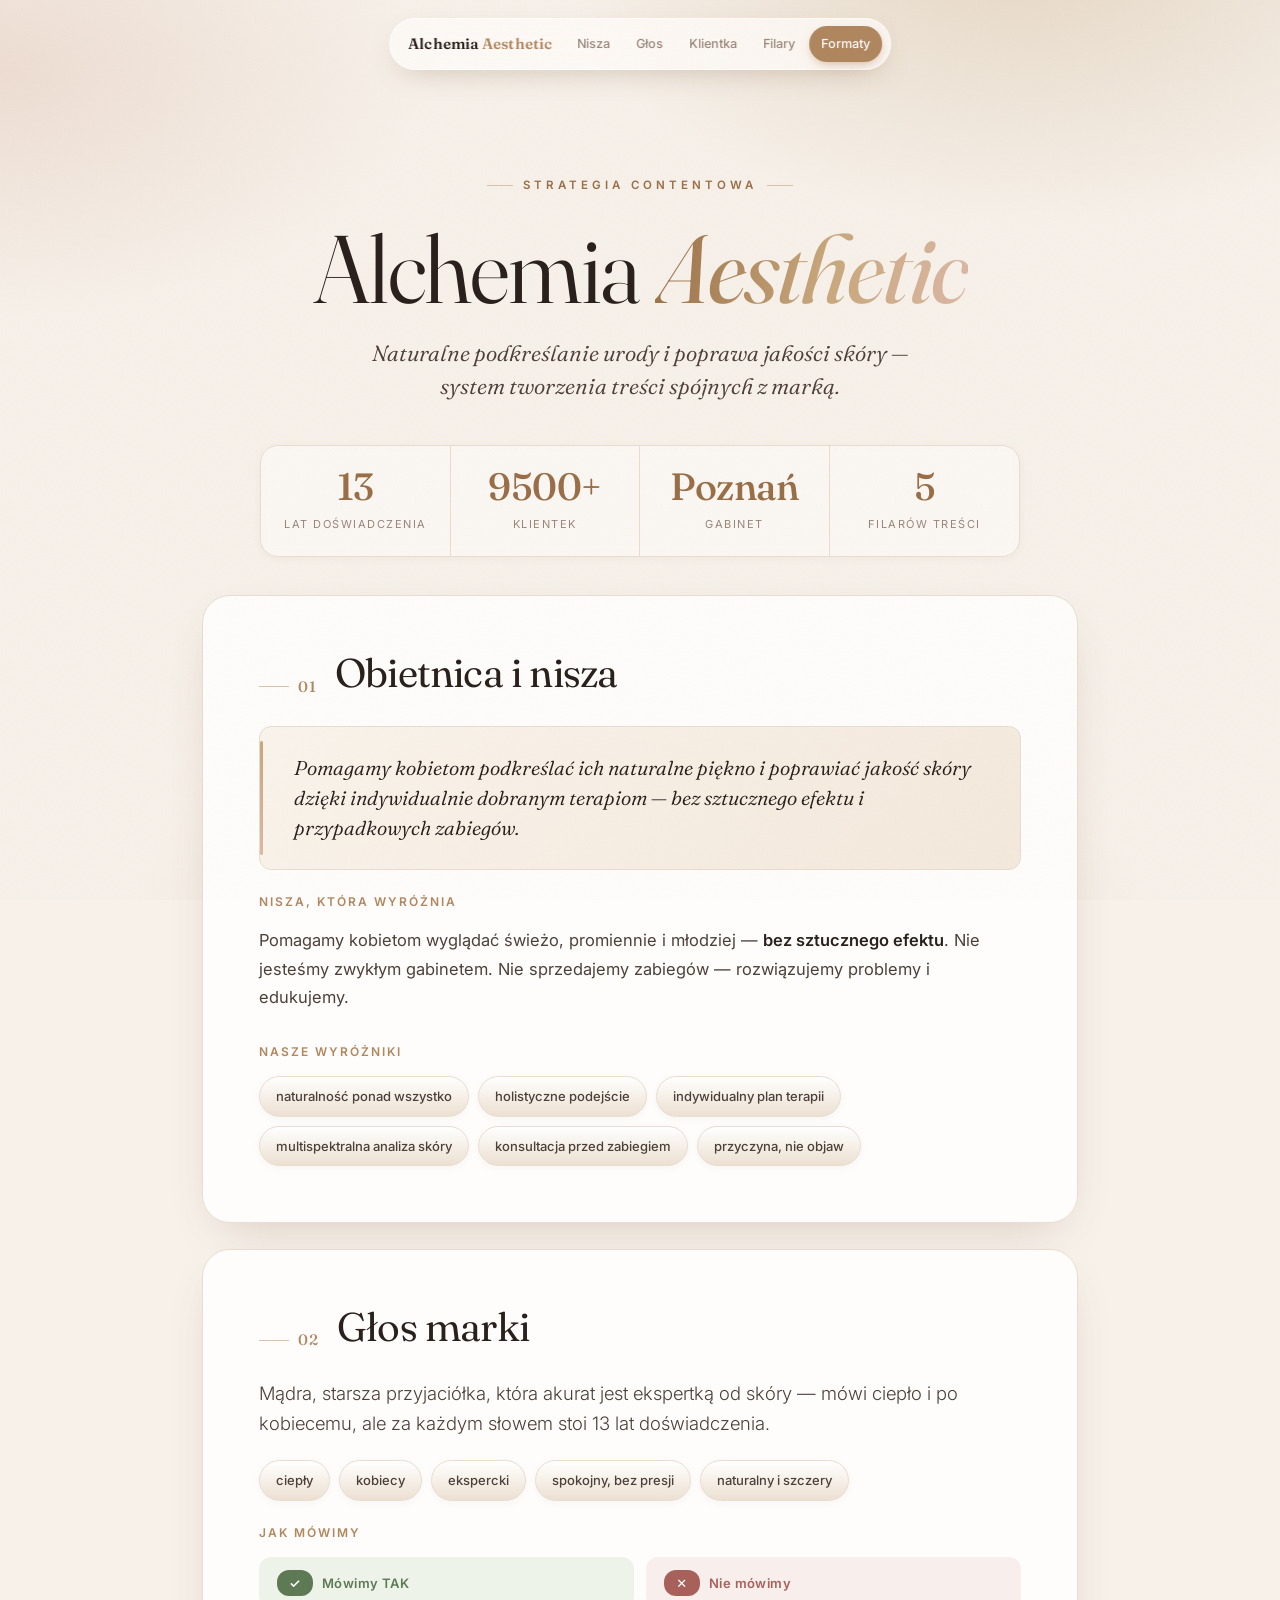
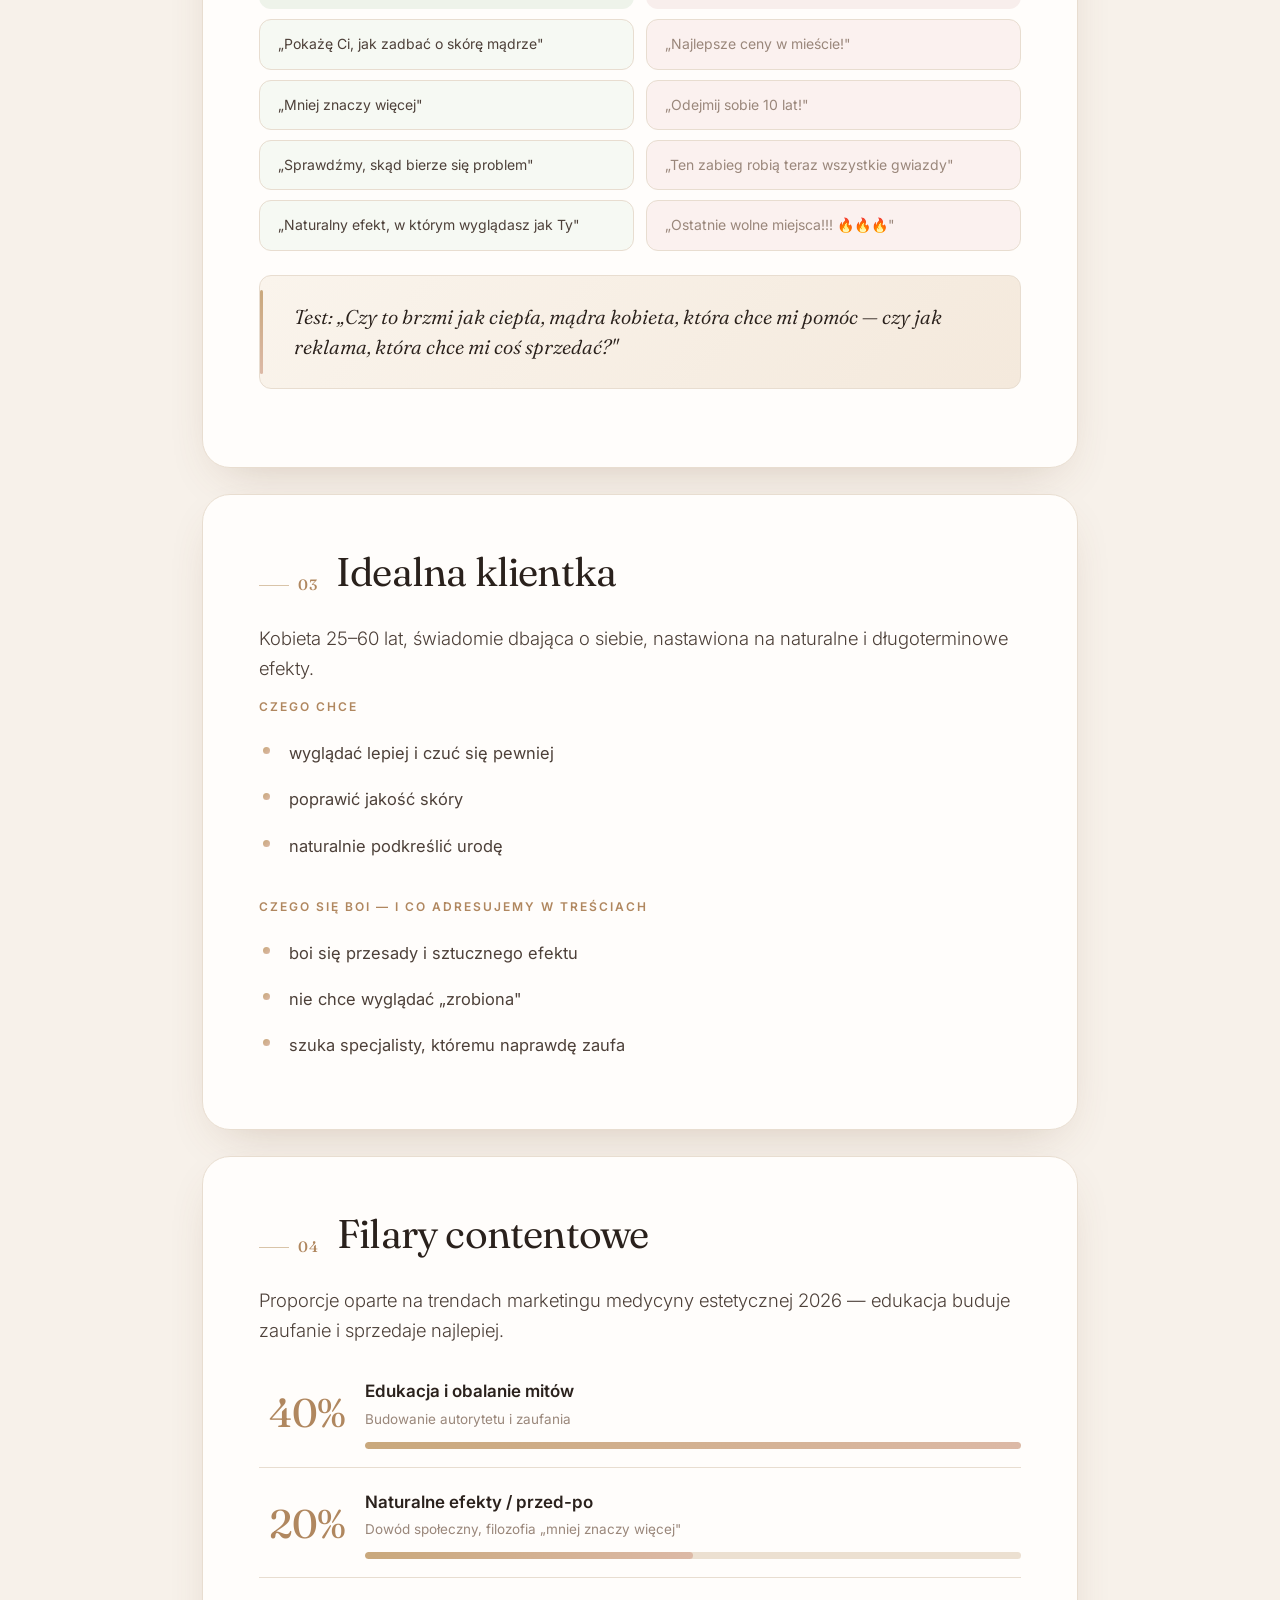
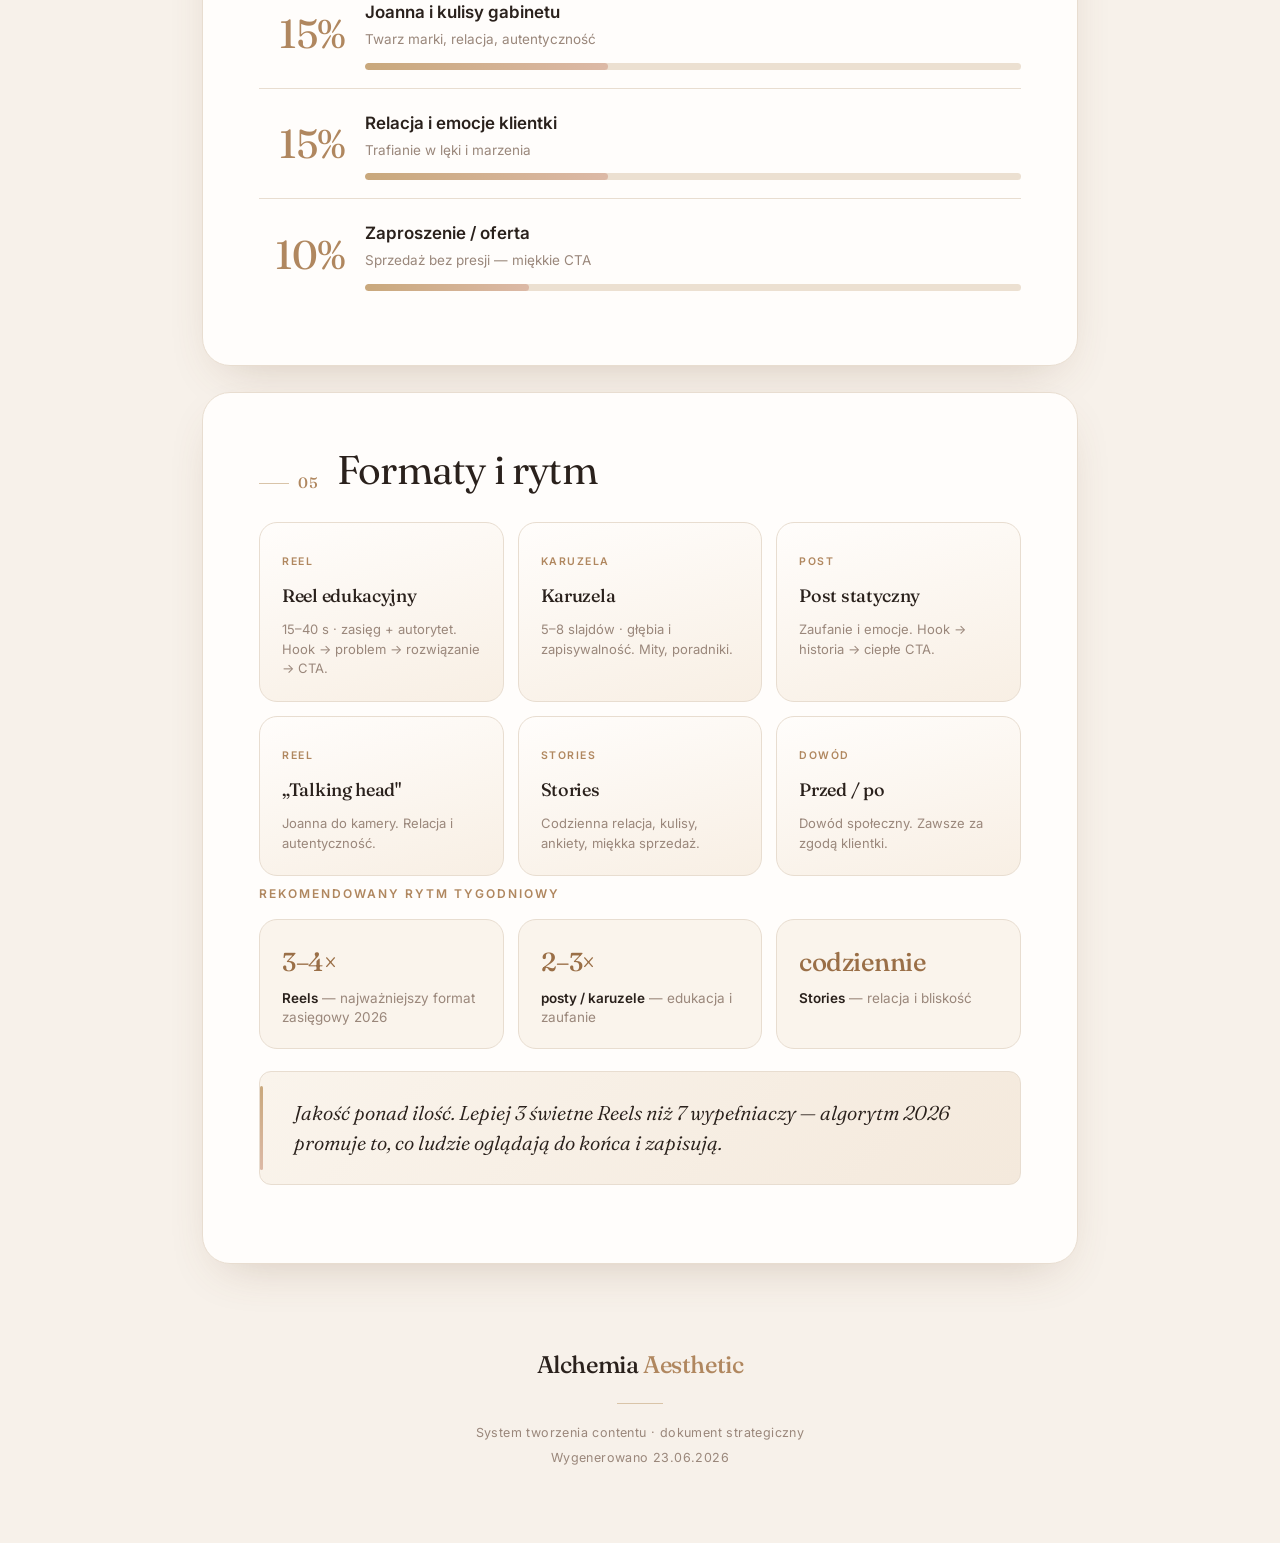
==== raport-strategia.html @ f7e79414 "Publiczny serwis materiałów Alchemia Aesthetic Strona główna (index) + strategia contentowa + notatk" ====
<!DOCTYPE html>
<html lang="pl">
<head>
<meta charset="UTF-8">
<meta name="viewport" content="width=device-width, initial-scale=1.0">
<meta name="theme-color" content="#f7f1ea">
<meta name="description" content="Strategia contentowa Alchemia Aesthetic — system tworzenia treści spójnych z marką.">
<title>Strategia Contentowa — Alchemia Aesthetic</title>
<link rel="preconnect" href="https://fonts.googleapis.com">
<link rel="preconnect" href="https://fonts.gstatic.com" crossorigin>
<link href="https://fonts.googleapis.com/css2?family=Fraunces:ital,opsz,wght@0,9..144,300..700;1,9..144,300..600&family=Inter:wght@300;400;500;600&display=swap" rel="stylesheet">
<style>
  :root{
    --bg:#f7f1ea;
    --bg-2:#efe5da;
    --paper:#fffdfb;
    --ink:#2a211c;
    --ink-soft:#4d4039;
    --muted:#9a877b;
    --accent:#b0875f;
    --accent-deep:#9a6f47;
    --champagne:#d9c4a8;
    --accent-soft:#ece0d1;
    --line:#e8ddd0;
    --gold:#c9a87c;
    --rose:#dcb9a6;
    --green:#5d7a55;
    --green-bg:#eef3ea;
    --red:#a8615a;
    --red-bg:#f8eeec;
    --shadow-sm:0 2px 8px rgba(58,46,42,.04);
    --shadow:0 18px 50px -22px rgba(120,82,52,.30);
    --shadow-lg:0 40px 90px -40px rgba(120,82,52,.45);
    --r-lg:28px;
    --r-md:18px;
    --r-sm:12px;
    --ease:cubic-bezier(.22,.61,.36,1);
    --maxw:920px;
  }
  *{box-sizing:border-box;margin:0;padding:0;}
  html{scroll-behavior:smooth;scroll-padding-top:92px;-webkit-text-size-adjust:100%;}

  body{
    font-family:'Inter',-apple-system,system-ui,sans-serif;
    background:var(--bg);
    color:var(--ink-soft);
    line-height:1.72;
    font-size:clamp(15px,.4vw + 14px,16.5px);
    -webkit-font-smoothing:antialiased;
    overflow-x:hidden;
    position:relative;
  }
  /* warm ambient light behind everything */
  body::before{
    content:"";position:fixed;inset:0;z-index:-2;pointer-events:none;
    background:
      radial-gradient(60% 50% at 80% -5%, rgba(217,196,168,.55), transparent 60%),
      radial-gradient(55% 45% at 0% 8%, rgba(220,185,166,.35), transparent 60%),
      radial-gradient(70% 60% at 50% 110%, rgba(176,135,95,.18), transparent 60%),
      var(--bg);
  }
  /* film grain */
  body::after{
    content:"";position:fixed;inset:0;z-index:1000;pointer-events:none;opacity:.05;mix-blend-mode:multiply;
    background-image:url("data:image/svg+xml,%3Csvg xmlns='http://www.w3.org/2000/svg' width='160' height='160'%3E%3Cfilter id='n'%3E%3CfeTurbulence type='fractalNoise' baseFrequency='.85' numOctaves='2' stitchTiles='stitch'/%3E%3C/filter%3E%3Crect width='100%25' height='100%25' filter='url(%23n)'/%3E%3C/svg%3E");
  }

  ::selection{background:var(--accent);color:#fff;}

  /* scroll progress */
  .progress{position:fixed;top:0;left:0;height:3px;width:0;z-index:1100;
    background:linear-gradient(90deg,var(--gold),var(--accent),var(--rose));}

  /* floating nav */
  .nav{
    position:fixed;top:18px;left:50%;transform:translateX(-50%);z-index:900;
    display:flex;align-items:center;gap:6px;
    padding:7px 8px 7px 18px;border-radius:100px;
    background:rgba(255,253,251,.72);backdrop-filter:blur(18px) saturate(140%);
    -webkit-backdrop-filter:blur(18px) saturate(140%);
    border:1px solid rgba(255,255,255,.6);
    box-shadow:0 10px 30px -12px rgba(120,82,52,.35);
    max-width:calc(100vw - 24px);
  }
  .nav .brand{font-family:'Fraunces',serif;font-weight:600;font-size:15px;color:var(--ink);
    letter-spacing:.2px;white-space:nowrap;padding-right:6px;}
  .nav .brand i{font-style:normal;color:var(--accent);}
  .nav .links{display:flex;gap:2px;}
  .nav a{font-size:12.5px;color:var(--muted);text-decoration:none;padding:7px 12px;border-radius:100px;
    transition:color .25s,background .25s;white-space:nowrap;font-weight:500;}
  .nav a:hover{color:var(--ink);background:var(--accent-soft);}
  .nav a.active{color:#fff;background:var(--accent);box-shadow:0 4px 12px -4px rgba(176,135,95,.7);}
  @media(max-width:760px){.nav .links{display:none;}}

  .page{max-width:var(--maxw);margin:0 auto;padding:120px 22px 60px;}

  /* reveal */
  .reveal{opacity:0;transform:translateY(28px);transition:opacity .9s var(--ease),transform .9s var(--ease);}
  .reveal.in{opacity:1;transform:none;}
  .reveal.d1{transition-delay:.08s}.reveal.d2{transition-delay:.16s}
  .reveal.d3{transition-delay:.24s}.reveal.d4{transition-delay:.32s}

  /* ---------- HERO ---------- */
  .hero{position:relative;text-align:center;padding:46px 24px 8px;margin-bottom:30px;}
  .hero .eyebrow{
    display:inline-flex;align-items:center;gap:10px;
    letter-spacing:4px;text-transform:uppercase;font-size:11.5px;font-weight:600;
    color:var(--accent-deep);margin-bottom:26px;
  }
  .hero .eyebrow::before,.hero .eyebrow::after{content:"";width:26px;height:1px;background:var(--champagne);}
  .hero h1{
    font-family:'Fraunces',serif;
    font-size:clamp(46px,8.5vw,96px);
    line-height:.98;font-weight:340;letter-spacing:-1.5px;color:var(--ink);
    margin-bottom:22px;
  }
  .hero h1 em{font-style:italic;font-weight:430;
    background:linear-gradient(100deg,var(--accent-deep),var(--gold) 55%,var(--rose));
    -webkit-background-clip:text;background-clip:text;-webkit-text-fill-color:transparent;}
  .hero .sub{font-family:'Fraunces',serif;font-style:italic;font-weight:340;
    color:var(--ink-soft);font-size:clamp(17px,2.4vw,22px);line-height:1.5;
    max-width:600px;margin:0 auto 4px;}

  /* stat strip */
  .stats{
    display:grid;grid-template-columns:repeat(4,1fr);gap:0;
    max-width:760px;margin:42px auto 0;
    background:rgba(255,253,251,.5);border:1px solid var(--line);border-radius:var(--r-md);
    overflow:hidden;backdrop-filter:blur(6px);box-shadow:var(--shadow-sm);
  }
  .stat{padding:22px 14px;text-align:center;border-right:1px solid var(--line);}
  .stat:last-child{border-right:none;}
  .stat .num{font-family:'Fraunces',serif;font-weight:500;color:var(--accent-deep);
    font-size:clamp(26px,4vw,38px);line-height:1;letter-spacing:-.5px;}
  .stat .lab{font-size:11px;letter-spacing:1.5px;text-transform:uppercase;color:var(--muted);margin-top:9px;}
  @media(max-width:620px){
    .stats{grid-template-columns:repeat(2,1fr);}
    .stat:nth-child(2){border-right:none;}
    .stat:nth-child(1),.stat:nth-child(2){border-bottom:1px solid var(--line);}
  }

  /* ---------- SECTIONS ---------- */
  section{
    position:relative;background:var(--paper);
    border-radius:var(--r-lg);padding:clamp(30px,4.5vw,56px);
    margin-bottom:26px;border:1px solid var(--line);
    box-shadow:var(--shadow);
  }
  .sec-head{display:flex;align-items:baseline;gap:18px;margin-bottom:26px;}
  .sec-num{
    font-family:'Fraunces',serif;font-weight:500;font-size:15px;
    color:var(--accent);flex:0 0 auto;
    display:flex;align-items:center;gap:9px;letter-spacing:1px;
  }
  .sec-num::before{content:"";width:30px;height:1px;background:var(--champagne);}
  h2{font-family:'Fraunces',serif;font-size:clamp(27px,4vw,40px);font-weight:380;
    letter-spacing:-.8px;color:var(--ink);line-height:1.04;}
  h3{font-size:12px;font-weight:600;letter-spacing:2px;text-transform:uppercase;
    color:var(--accent);margin:30px 0 14px;}
  h3:first-of-type{margin-top:8px;}
  p{margin-bottom:14px;}
  p:last-child{margin-bottom:0;}
  b,strong{color:var(--ink);font-weight:600;}
  .lead{font-size:clamp(16px,2vw,18.5px);color:var(--ink-soft);font-weight:300;line-height:1.6;}

  .quote{
    position:relative;background:linear-gradient(135deg,#faf4ec,#f4e9dc);
    padding:26px 30px 26px 34px;border-radius:var(--r-sm);
    font-family:'Fraunces',serif;font-style:italic;font-weight:340;
    font-size:clamp(17px,2.2vw,20px);line-height:1.5;color:var(--ink);margin:22px 0;
    border:1px solid var(--line);
  }
  .quote::before{content:"";position:absolute;left:0;top:14px;bottom:14px;width:3px;border-radius:3px;
    background:linear-gradient(var(--gold),var(--rose));}

  ul{list-style:none;margin:6px 0;display:grid;gap:4px;}
  ul li{padding:7px 0 7px 30px;position:relative;}
  ul li::before{content:"";position:absolute;left:4px;top:15px;width:7px;height:7px;border-radius:50%;
    background:linear-gradient(135deg,var(--gold),var(--rose));}

  /* chips */
  .chips{display:flex;flex-wrap:wrap;gap:9px;margin-top:14px;}
  .chip{background:linear-gradient(180deg,#fff,var(--accent-soft));color:var(--ink-soft);
    padding:8px 16px;border-radius:100px;font-size:13px;font-weight:500;
    border:1px solid var(--line);box-shadow:var(--shadow-sm);
    transition:transform .25s var(--ease),box-shadow .25s,color .25s;}
  .chip:hover{transform:translateY(-2px);box-shadow:0 8px 18px -8px rgba(120,82,52,.4);color:var(--ink);}

  /* voice comparison */
  .voice{margin-top:6px;display:grid;gap:10px;}
  .vhead{display:grid;grid-template-columns:1fr 1fr;gap:12px;}
  .vhead span{padding:13px 18px;border-radius:var(--r-sm);font-weight:600;font-size:13px;
    letter-spacing:.4px;display:flex;align-items:center;gap:9px;}
  .vhead .yes{background:var(--green-bg);color:var(--green);}
  .vhead .no{background:var(--red-bg);color:var(--red);}
  .badge{display:inline-flex;width:19px;height:19px;border-radius:50%;align-items:center;
    justify-content:center;font-size:11px;flex:0 0 19px;color:#fff;}
  .vpair{display:grid;grid-template-columns:1fr 1fr;gap:12px;}
  .vpair div{padding:14px 18px;font-size:14px;line-height:1.45;border-radius:var(--r-sm);
    border:1px solid var(--line);}
  .vpair .yes{background:#f6f9f3;color:var(--ink-soft);}
  .vpair .no{background:#fbf1ef;color:var(--muted);}
  @media(max-width:560px){
    .vhead{display:none;}
    .vpair{grid-template-columns:1fr;gap:8px;}
    .vpair .yes::before{content:"✓  ";color:var(--green);font-weight:700;}
    .vpair .no::before{content:"✕  ";color:var(--red);font-weight:700;}
  }

  /* pillars */
  .pillars{margin-top:8px;display:grid;gap:2px;}
  .pillar{display:flex;align-items:center;gap:20px;padding:18px 0;border-bottom:1px solid var(--line);}
  .pillar:last-child{border-bottom:none;}
  .pillar .pct{flex:0 0 86px;font-family:'Fraunces',serif;font-size:clamp(28px,4vw,40px);
    font-weight:430;color:var(--accent);text-align:right;letter-spacing:-1px;line-height:1;}
  .pillar .info{flex:1;min-width:0;}
  .pillar .info b{font-size:clamp(15px,2vw,17px);}
  .pillar .info span{display:block;color:var(--muted);font-size:13.5px;margin-top:1px;}
  .bar{height:7px;background:var(--accent-soft);border-radius:6px;overflow:hidden;margin-top:11px;}
  .bar i{display:block;height:100%;width:0;border-radius:6px;
    background:linear-gradient(90deg,var(--gold),var(--rose));
    transition:width 1.3s var(--ease);}

  /* format bento */
  .formats{display:grid;grid-template-columns:repeat(3,1fr);gap:14px;margin-top:6px;}
  .fcard{position:relative;background:linear-gradient(165deg,#fffdfb,#f8efe4);
    border-radius:var(--r-md);padding:22px;border:1px solid var(--line);overflow:hidden;
    transition:transform .35s var(--ease),box-shadow .35s,border-color .35s;}
  .fcard::before{content:"";position:absolute;inset:0;border-radius:inherit;padding:1px;
    background:linear-gradient(135deg,transparent,rgba(201,168,124,.5));
    -webkit-mask:linear-gradient(#000 0 0) content-box,linear-gradient(#000 0 0);
    -webkit-mask-composite:xor;mask-composite:exclude;opacity:0;transition:opacity .35s;}
  .fcard:hover{transform:translateY(-5px);box-shadow:var(--shadow-lg);}
  .fcard:hover::before{opacity:1;}
  .fcard .tag{font-size:10.5px;letter-spacing:1.5px;text-transform:uppercase;color:var(--accent);
    font-weight:600;}
  .fcard b{display:block;font-family:'Fraunces',serif;font-weight:480;font-size:18px;
    color:var(--ink);margin:8px 0 8px;letter-spacing:-.3px;}
  .fcard p{font-size:13px;color:var(--muted);margin:0;line-height:1.5;}
  @media(max-width:760px){.formats{grid-template-columns:1fr 1fr;}}
  @media(max-width:480px){.formats{grid-template-columns:1fr;}}

  /* rhythm row */
  .rhythm{display:grid;grid-template-columns:repeat(3,1fr);gap:14px;margin-top:6px;}
  .rcard{background:#faf4ec;border:1px solid var(--line);border-radius:var(--r-md);padding:20px 22px;}
  .rcard .big{font-family:'Fraunces',serif;font-size:26px;font-weight:480;color:var(--accent-deep);
    letter-spacing:-.5px;}
  .rcard .lab{font-size:13.5px;color:var(--muted);margin-top:4px;line-height:1.45;}
  @media(max-width:620px){.rhythm{grid-template-columns:1fr;}}

  /* footer */
  footer{text-align:center;padding:54px 20px 14px;}
  footer .mark{font-family:'Fraunces',serif;font-size:24px;font-weight:480;color:var(--ink);
    letter-spacing:-.4px;}
  footer .mark i{font-style:normal;color:var(--accent);}
  footer .rule{width:46px;height:1px;background:var(--champagne);margin:18px auto;}
  footer p{color:var(--muted);font-size:12.5px;letter-spacing:.4px;margin:4px 0;}

  @media(max-width:520px){
    .voice{grid-template-columns:1fr;}
    .voice .col-h.no,.voice .cell.r{display:none;}
    .nav .brand{font-size:14px;}
  }
  @media print{
    body{background:#fff;}body::before,body::after,.nav,.progress{display:none;}
    .page{padding:0;}section,.fcard{box-shadow:none;break-inside:avoid;}
    .reveal{opacity:1;transform:none;}.bar i{width:var(--w)!important;}
  }
  @media(prefers-reduced-motion:reduce){
    *{animation:none!important;transition:none!important;}
    .reveal{opacity:1;transform:none;}html{scroll-behavior:auto;}
  }
</style>
</head>
<body>
<div class="progress" id="progress"></div>

<nav class="nav">
  <span class="brand">Alchemia <i>Aesthetic</i></span>
  <span class="links">
    <a href="#s1">Nisza</a>
    <a href="#s2">Głos</a>
    <a href="#s3">Klientka</a>
    <a href="#s4">Filary</a>
    <a href="#s5">Formaty</a>
  </span>
</nav>

<div class="page">

  <header class="hero">
    <div class="eyebrow reveal">Strategia Contentowa</div>
    <h1 class="reveal d1">Alchemia <em>Aesthetic</em></h1>
    <p class="sub reveal d2">Naturalne podkreślanie urody i poprawa jakości skóry — system tworzenia treści spójnych z marką.</p>

    <div class="stats reveal d3">
      <div class="stat"><div class="num" data-count="13">13</div><div class="lab">lat doświadczenia</div></div>
      <div class="stat"><div class="num" data-count="9500" data-suffix="+">9500+</div><div class="lab">klientek</div></div>
      <div class="stat"><div class="num">Poznań</div><div class="lab">gabinet</div></div>
      <div class="stat"><div class="num">5</div><div class="lab">filarów treści</div></div>
    </div>
  </header>

  <section id="s1">
    <div class="sec-head reveal"><span class="sec-num">01</span><h2>Obietnica i nisza</h2></div>
    <div class="quote reveal">Pomagamy kobietom podkreślać ich naturalne piękno i poprawiać jakość skóry dzięki indywidualnie dobranym terapiom — bez sztucznego efektu i przypadkowych zabiegów.</div>
    <div class="reveal">
      <h3>Nisza, która wyróżnia</h3>
      <p>Pomagamy kobietom wyglądać świeżo, promiennie i młodziej — <b>bez sztucznego efektu</b>. Nie jesteśmy zwykłym gabinetem. Nie sprzedajemy zabiegów — rozwiązujemy problemy i edukujemy.</p>
      <h3>Nasze wyróżniki</h3>
      <div class="chips">
        <span class="chip">naturalność ponad wszystko</span>
        <span class="chip">holistyczne podejście</span>
        <span class="chip">indywidualny plan terapii</span>
        <span class="chip">multispektralna analiza skóry</span>
        <span class="chip">konsultacja przed zabiegiem</span>
        <span class="chip">przyczyna, nie objaw</span>
      </div>
    </div>
  </section>

  <section id="s2">
    <div class="sec-head reveal"><span class="sec-num">02</span><h2>Głos marki</h2></div>
    <p class="lead reveal">Mądra, starsza przyjaciółka, która akurat jest ekspertką od skóry — mówi ciepło i po kobiecemu, ale za każdym słowem stoi 13 lat doświadczenia.</p>
    <div class="chips reveal" style="margin:22px 0;">
      <span class="chip">ciepły</span>
      <span class="chip">kobiecy</span>
      <span class="chip">ekspercki</span>
      <span class="chip">spokojny, bez presji</span>
      <span class="chip">naturalny i szczery</span>
    </div>
    <div class="reveal">
      <h3>Jak mówimy</h3>
      <div class="voice">
        <div class="vhead">
          <span class="yes"><span class="badge" style="background:var(--green);">✓</span> Mówimy TAK</span>
          <span class="no"><span class="badge" style="background:var(--red);">✕</span> Nie mówimy</span>
        </div>
        <div class="vpair">
          <div class="yes">„Pokażę Ci, jak zadbać o skórę mądrze"</div>
          <div class="no">„Najlepsze ceny w mieście!"</div>
        </div>
        <div class="vpair">
          <div class="yes">„Mniej znaczy więcej"</div>
          <div class="no">„Odejmij sobie 10 lat!"</div>
        </div>
        <div class="vpair">
          <div class="yes">„Sprawdźmy, skąd bierze się problem"</div>
          <div class="no">„Ten zabieg robią teraz wszystkie gwiazdy"</div>
        </div>
        <div class="vpair">
          <div class="yes">„Naturalny efekt, w którym wyglądasz jak Ty"</div>
          <div class="no">„Ostatnie wolne miejsca!!! 🔥🔥🔥"</div>
        </div>
      </div>
    </div>
    <div class="quote reveal" style="margin-top:24px;">Test: „Czy to brzmi jak ciepła, mądra kobieta, która chce mi pomóc — czy jak reklama, która chce mi coś sprzedać?"</div>
  </section>

  <section id="s3">
    <div class="sec-head reveal"><span class="sec-num">03</span><h2>Idealna klientka</h2></div>
    <p class="lead reveal">Kobieta 25–60 lat, świadomie dbająca o siebie, nastawiona na naturalne i długoterminowe efekty.</p>
    <div class="reveal">
      <h3>Czego chce</h3>
      <ul>
        <li>wyglądać lepiej i czuć się pewniej</li>
        <li>poprawić jakość skóry</li>
        <li>naturalnie podkreślić urodę</li>
      </ul>
      <h3>Czego się boi — i co adresujemy w treściach</h3>
      <ul>
        <li>boi się przesady i sztucznego efektu</li>
        <li>nie chce wyglądać „zrobiona"</li>
        <li>szuka specjalisty, któremu naprawdę zaufa</li>
      </ul>
    </div>
  </section>

  <section id="s4">
    <div class="sec-head reveal"><span class="sec-num">04</span><h2>Filary contentowe</h2></div>
    <p class="lead reveal">Proporcje oparte na trendach marketingu medycyny estetycznej 2026 — edukacja buduje zaufanie i sprzedaje najlepiej.</p>
    <div class="pillars reveal">
      <div class="pillar">
        <div class="pct">40%</div>
        <div class="info"><b>Edukacja i obalanie mitów</b><span>Budowanie autorytetu i zaufania</span><div class="bar"><i data-w="100%"></i></div></div>
      </div>
      <div class="pillar">
        <div class="pct">20%</div>
        <div class="info"><b>Naturalne efekty / przed-po</b><span>Dowód społeczny, filozofia „mniej znaczy więcej"</span><div class="bar"><i data-w="50%"></i></div></div>
      </div>
      <div class="pillar">
        <div class="pct">15%</div>
        <div class="info"><b>Joanna i kulisy gabinetu</b><span>Twarz marki, relacja, autentyczność</span><div class="bar"><i data-w="37%"></i></div></div>
      </div>
      <div class="pillar">
        <div class="pct">15%</div>
        <div class="info"><b>Relacja i emocje klientki</b><span>Trafianie w lęki i marzenia</span><div class="bar"><i data-w="37%"></i></div></div>
      </div>
      <div class="pillar">
        <div class="pct">10%</div>
        <div class="info"><b>Zaproszenie / oferta</b><span>Sprzedaż bez presji — miękkie CTA</span><div class="bar"><i data-w="25%"></i></div></div>
      </div>
    </div>
  </section>

  <section id="s5">
    <div class="sec-head reveal"><span class="sec-num">05</span><h2>Formaty i rytm</h2></div>
    <div class="formats reveal">
      <div class="fcard"><span class="tag">Reel</span><b>Reel edukacyjny</b><p>15–40 s · zasięg + autorytet. Hook → problem → rozwiązanie → CTA.</p></div>
      <div class="fcard"><span class="tag">Karuzela</span><b>Karuzela</b><p>5–8 slajdów · głębia i zapisywalność. Mity, poradniki.</p></div>
      <div class="fcard"><span class="tag">Post</span><b>Post statyczny</b><p>Zaufanie i emocje. Hook → historia → ciepłe CTA.</p></div>
      <div class="fcard"><span class="tag">Reel</span><b>„Talking head"</b><p>Joanna do kamery. Relacja i autentyczność.</p></div>
      <div class="fcard"><span class="tag">Stories</span><b>Stories</b><p>Codzienna relacja, kulisy, ankiety, miękka sprzedaż.</p></div>
      <div class="fcard"><span class="tag">Dowód</span><b>Przed / po</b><p>Dowód społeczny. Zawsze za zgodą klientki.</p></div>
    </div>

    <div class="reveal">
      <h3>Rekomendowany rytm tygodniowy</h3>
      <div class="rhythm">
        <div class="rcard"><div class="big">3–4×</div><div class="lab"><b>Reels</b> — najważniejszy format zasięgowy 2026</div></div>
        <div class="rcard"><div class="big">2–3×</div><div class="lab"><b>posty / karuzele</b> — edukacja i zaufanie</div></div>
        <div class="rcard"><div class="big">codziennie</div><div class="lab"><b>Stories</b> — relacja i bliskość</div></div>
      </div>
    </div>

    <div class="quote reveal">Jakość ponad ilość. Lepiej 3 świetne Reels niż 7 wypełniaczy — algorytm 2026 promuje to, co ludzie oglądają do końca i zapisują.</div>
  </section>

  <footer class="reveal">
    <div class="mark">Alchemia <i>Aesthetic</i></div>
    <div class="rule"></div>
    <p>System tworzenia contentu · dokument strategiczny</p>
    <p>Wygenerowano 23.06.2026</p>
  </footer>

</div>

<script>
  // scroll progress
  const prog=document.getElementById('progress');
  const onScroll=()=>{
    const h=document.documentElement;
    const sc=h.scrollTop/(h.scrollHeight-h.clientHeight);
    prog.style.width=(sc*100)+'%';
  };
  document.addEventListener('scroll',onScroll,{passive:true});onScroll();

  // reveal on scroll
  const io=new IntersectionObserver((entries)=>{
    entries.forEach(e=>{
      if(e.isIntersecting){
        e.target.classList.add('in');
        // animate pillar bars inside
        e.target.querySelectorAll('.bar i').forEach(b=>b.style.width=b.dataset.w);
        io.unobserve(e.target);
      }
    });
  },{threshold:.18,rootMargin:'0px 0px -8% 0px'});
  document.querySelectorAll('.reveal').forEach(el=>io.observe(el));

  // count-up stats
  const counters=document.querySelectorAll('[data-count]');
  const cio=new IntersectionObserver((entries)=>{
    entries.forEach(e=>{
      if(!e.isIntersecting)return;
      const el=e.target,target=+el.dataset.count,suf=el.dataset.suffix||'';
      const dur=1400,t0=performance.now();
      const tick=(now)=>{
        const p=Math.min((now-t0)/dur,1);
        const eased=1-Math.pow(1-p,3);
        el.textContent=Math.round(target*eased).toLocaleString('pl-PL')+(p===1?suf:'');
        if(p<1)requestAnimationFrame(tick);
      };
      requestAnimationFrame(tick);
      cio.unobserve(el);
    });
  },{threshold:.6});
  counters.forEach(c=>cio.observe(c));

  // scrollspy — highlight active section in nav
  const navLinks=[...document.querySelectorAll('.nav a')];
  const sections=navLinks.map(a=>document.querySelector(a.getAttribute('href')));
  const spy=new IntersectionObserver((entries)=>{
    entries.forEach(e=>{
      if(e.isIntersecting){
        const id='#'+e.target.id;
        navLinks.forEach(a=>a.classList.toggle('active',a.getAttribute('href')===id));
      }
    });
  },{rootMargin:'-45% 0px -50% 0px'});
  sections.forEach(s=>s&&spy.observe(s));
</script>
</body>
</html>
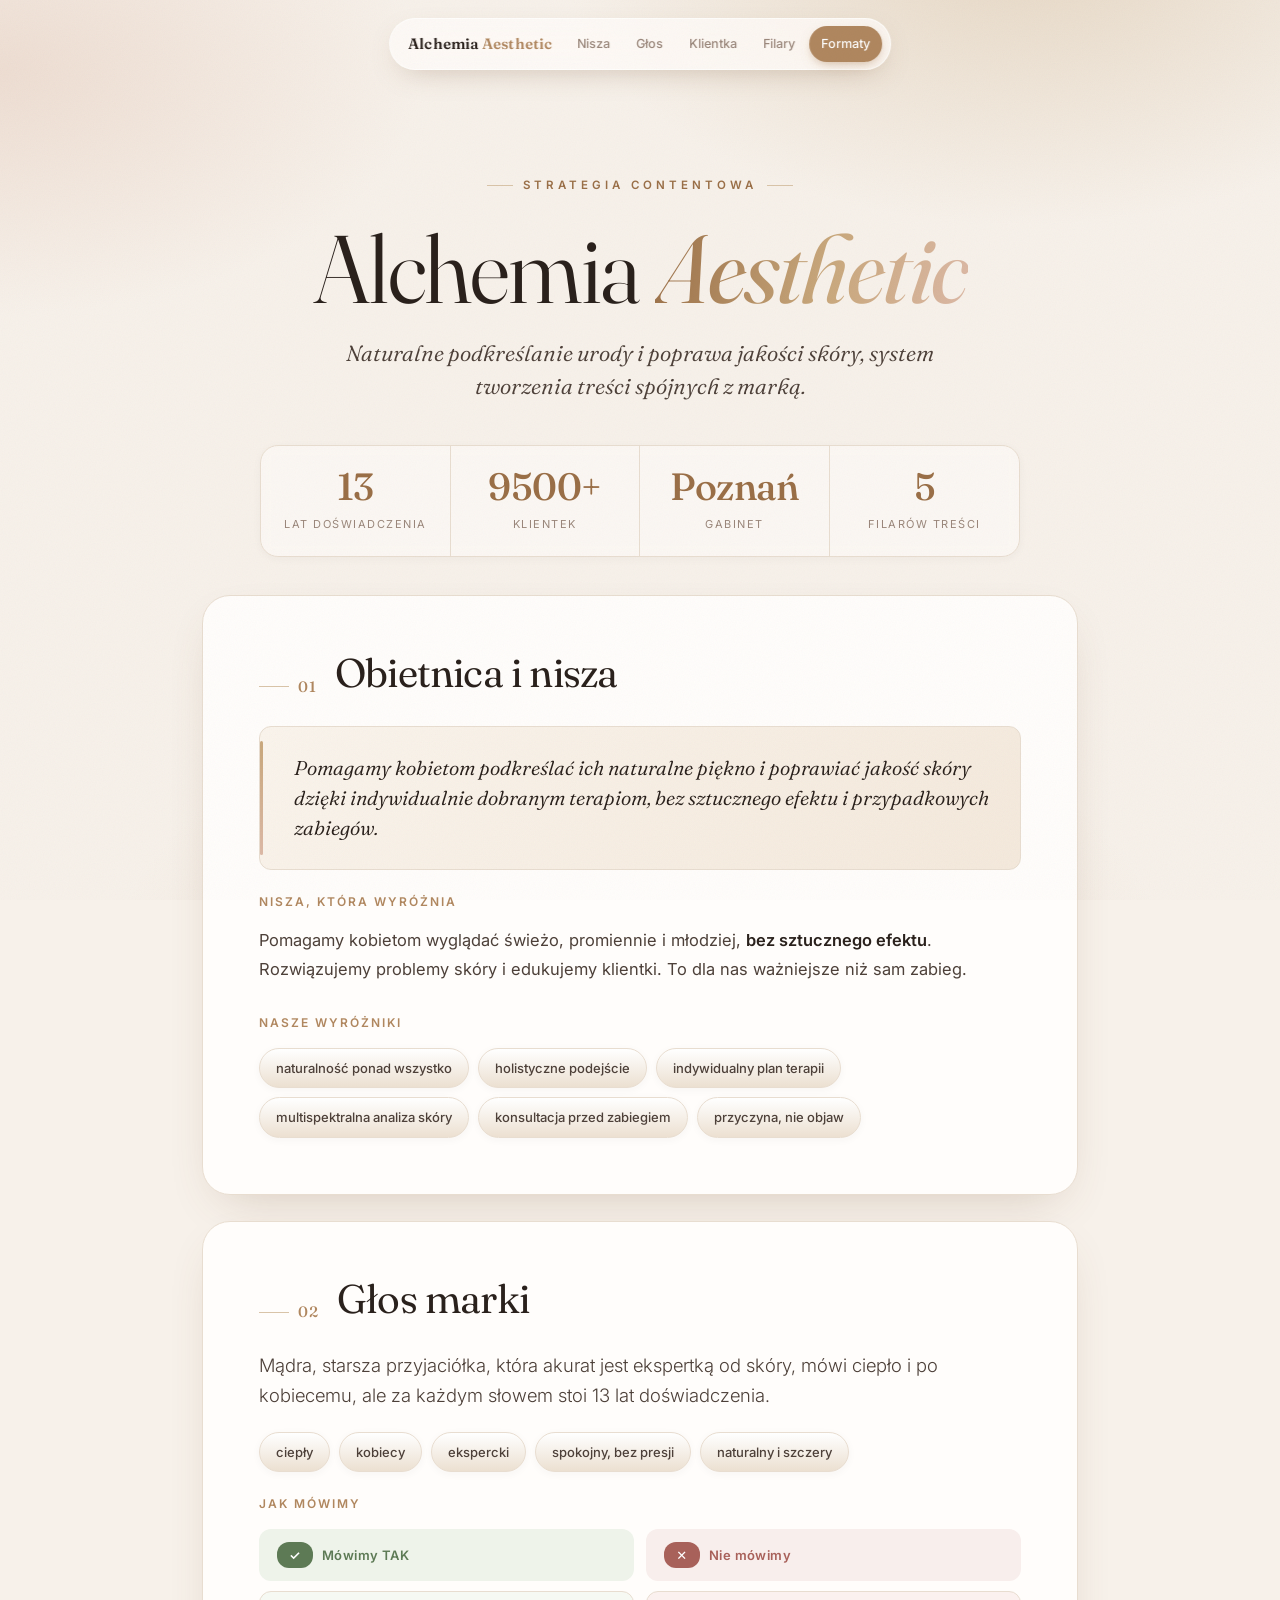
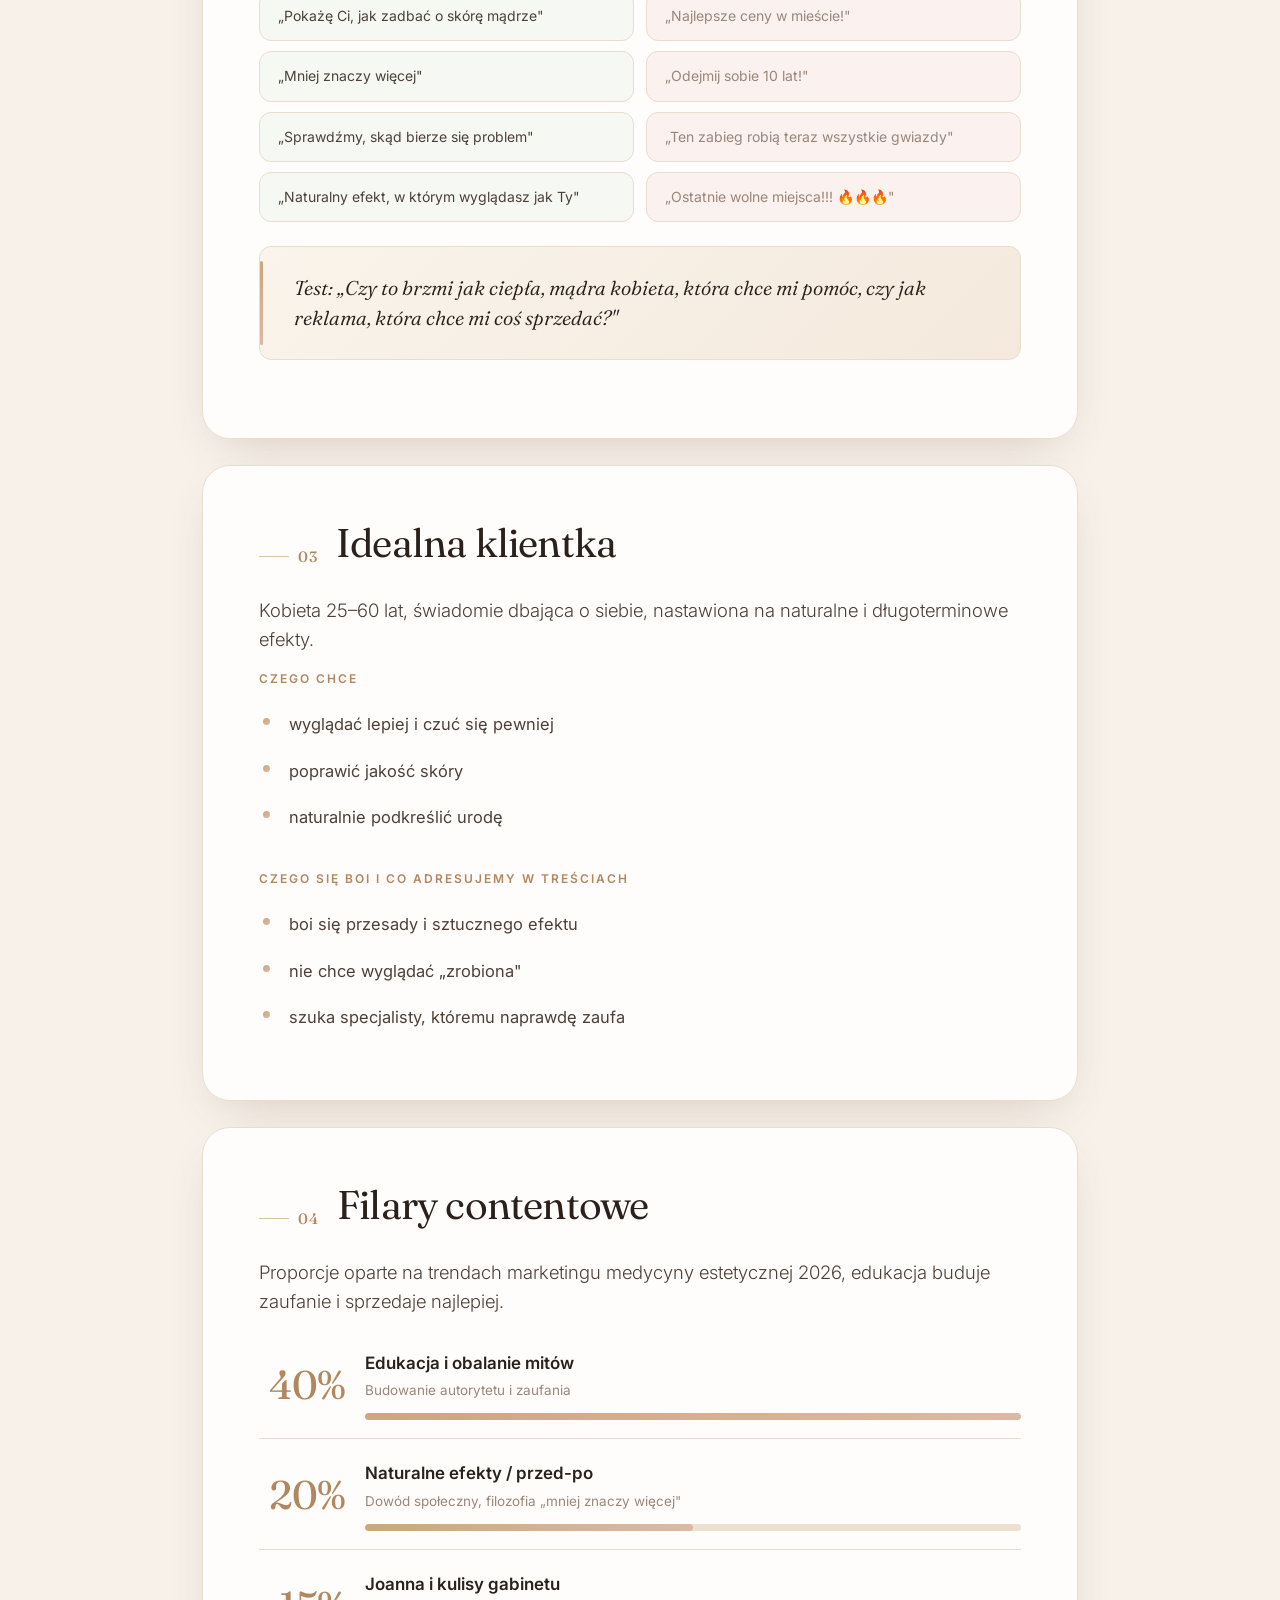
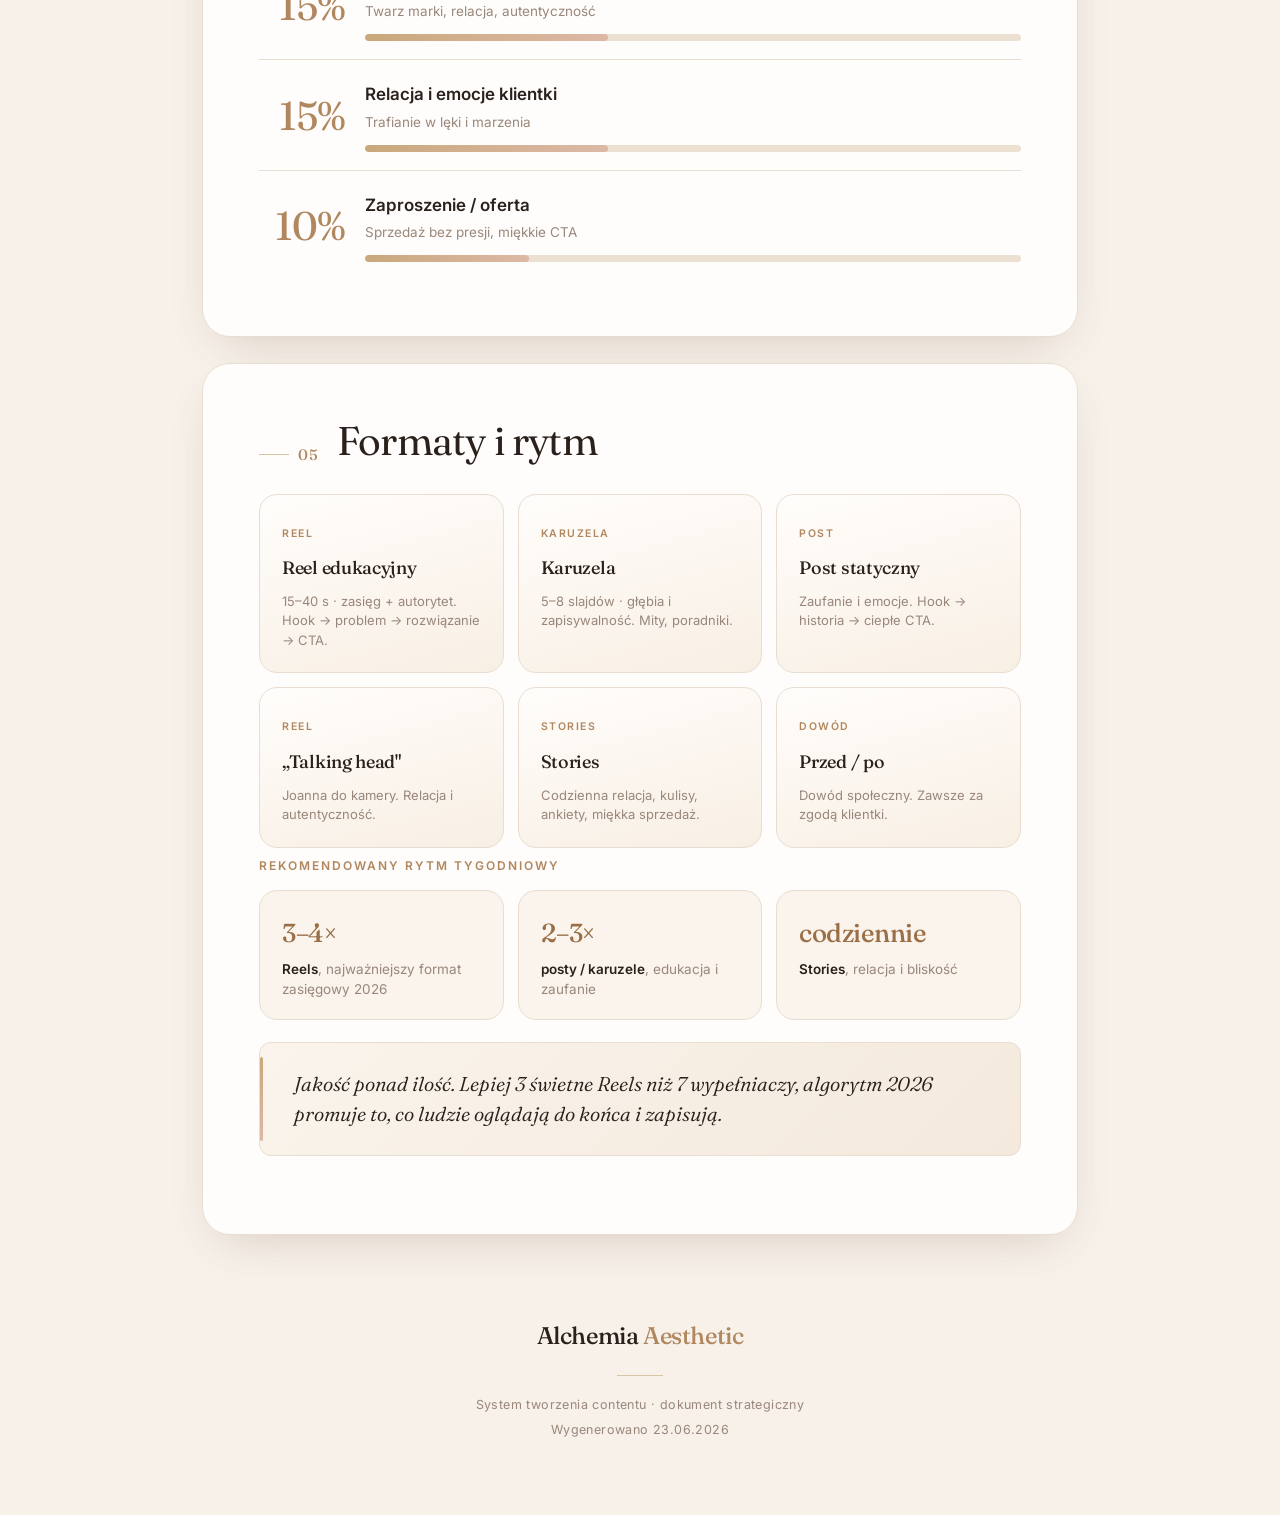
==== commit 962b524d: "Jezyk: usuniete em-dashe i schematy AI we wszystkich dokumentach Em-dashe zamienione na naturalna in" ====
--- a/raport-strategia.html
+++ b/raport-strategia.html
@@ -4,8 +4,8 @@
 <meta charset="UTF-8">
 <meta name="viewport" content="width=device-width, initial-scale=1.0">
 <meta name="theme-color" content="#f7f1ea">
-<meta name="description" content="Strategia contentowa Alchemia Aesthetic — system tworzenia treści spójnych z marką.">
-<title>Strategia Contentowa — Alchemia Aesthetic</title>
+<meta name="description" content="Strategia contentowa Alchemia Aesthetic, system tworzenia treści spójnych z marką.">
+<title>Strategia Contentowa · Alchemia Aesthetic</title>
 <link rel="preconnect" href="https://fonts.googleapis.com">
 <link rel="preconnect" href="https://fonts.gstatic.com" crossorigin>
 <link href="https://fonts.googleapis.com/css2?family=Fraunces:ital,opsz,wght@0,9..144,300..700;1,9..144,300..600&family=Inter:wght@300;400;500;600&display=swap" rel="stylesheet">
@@ -291,7 +291,7 @@
   <header class="hero">
     <div class="eyebrow reveal">Strategia Contentowa</div>
     <h1 class="reveal d1">Alchemia <em>Aesthetic</em></h1>
-    <p class="sub reveal d2">Naturalne podkreślanie urody i poprawa jakości skóry — system tworzenia treści spójnych z marką.</p>
+    <p class="sub reveal d2">Naturalne podkreślanie urody i poprawa jakości skóry, system tworzenia treści spójnych z marką.</p>
 
     <div class="stats reveal d3">
       <div class="stat"><div class="num" data-count="13">13</div><div class="lab">lat doświadczenia</div></div>
@@ -303,10 +303,10 @@
 
   <section id="s1">
     <div class="sec-head reveal"><span class="sec-num">01</span><h2>Obietnica i nisza</h2></div>
-    <div class="quote reveal">Pomagamy kobietom podkreślać ich naturalne piękno i poprawiać jakość skóry dzięki indywidualnie dobranym terapiom — bez sztucznego efektu i przypadkowych zabiegów.</div>
+    <div class="quote reveal">Pomagamy kobietom podkreślać ich naturalne piękno i poprawiać jakość skóry dzięki indywidualnie dobranym terapiom, bez sztucznego efektu i przypadkowych zabiegów.</div>
     <div class="reveal">
       <h3>Nisza, która wyróżnia</h3>
-      <p>Pomagamy kobietom wyglądać świeżo, promiennie i młodziej — <b>bez sztucznego efektu</b>. Nie jesteśmy zwykłym gabinetem. Nie sprzedajemy zabiegów — rozwiązujemy problemy i edukujemy.</p>
+      <p>Pomagamy kobietom wyglądać świeżo, promiennie i młodziej, <b>bez sztucznego efektu</b>. Rozwiązujemy problemy skóry i edukujemy klientki. To dla nas ważniejsze niż sam zabieg.</p>
       <h3>Nasze wyróżniki</h3>
       <div class="chips">
         <span class="chip">naturalność ponad wszystko</span>
@@ -321,7 +321,7 @@
 
   <section id="s2">
     <div class="sec-head reveal"><span class="sec-num">02</span><h2>Głos marki</h2></div>
-    <p class="lead reveal">Mądra, starsza przyjaciółka, która akurat jest ekspertką od skóry — mówi ciepło i po kobiecemu, ale za każdym słowem stoi 13 lat doświadczenia.</p>
+    <p class="lead reveal">Mądra, starsza przyjaciółka, która akurat jest ekspertką od skóry, mówi ciepło i po kobiecemu, ale za każdym słowem stoi 13 lat doświadczenia.</p>
     <div class="chips reveal" style="margin:22px 0;">
       <span class="chip">ciepły</span>
       <span class="chip">kobiecy</span>
@@ -354,7 +354,7 @@
         </div>
       </div>
     </div>
-    <div class="quote reveal" style="margin-top:24px;">Test: „Czy to brzmi jak ciepła, mądra kobieta, która chce mi pomóc — czy jak reklama, która chce mi coś sprzedać?"</div>
+    <div class="quote reveal" style="margin-top:24px;">Test: „Czy to brzmi jak ciepła, mądra kobieta, która chce mi pomóc, czy jak reklama, która chce mi coś sprzedać?"</div>
   </section>
 
   <section id="s3">
@@ -367,7 +367,7 @@
         <li>poprawić jakość skóry</li>
         <li>naturalnie podkreślić urodę</li>
       </ul>
-      <h3>Czego się boi — i co adresujemy w treściach</h3>
+      <h3>Czego się boi i co adresujemy w treściach</h3>
       <ul>
         <li>boi się przesady i sztucznego efektu</li>
         <li>nie chce wyglądać „zrobiona"</li>
@@ -378,7 +378,7 @@
 
   <section id="s4">
     <div class="sec-head reveal"><span class="sec-num">04</span><h2>Filary contentowe</h2></div>
-    <p class="lead reveal">Proporcje oparte na trendach marketingu medycyny estetycznej 2026 — edukacja buduje zaufanie i sprzedaje najlepiej.</p>
+    <p class="lead reveal">Proporcje oparte na trendach marketingu medycyny estetycznej 2026, edukacja buduje zaufanie i sprzedaje najlepiej.</p>
     <div class="pillars reveal">
       <div class="pillar">
         <div class="pct">40%</div>
@@ -398,7 +398,7 @@
       </div>
       <div class="pillar">
         <div class="pct">10%</div>
-        <div class="info"><b>Zaproszenie / oferta</b><span>Sprzedaż bez presji — miękkie CTA</span><div class="bar"><i data-w="25%"></i></div></div>
+        <div class="info"><b>Zaproszenie / oferta</b><span>Sprzedaż bez presji, miękkie CTA</span><div class="bar"><i data-w="25%"></i></div></div>
       </div>
     </div>
   </section>
@@ -417,13 +417,13 @@
     <div class="reveal">
       <h3>Rekomendowany rytm tygodniowy</h3>
       <div class="rhythm">
-        <div class="rcard"><div class="big">3–4×</div><div class="lab"><b>Reels</b> — najważniejszy format zasięgowy 2026</div></div>
-        <div class="rcard"><div class="big">2–3×</div><div class="lab"><b>posty / karuzele</b> — edukacja i zaufanie</div></div>
-        <div class="rcard"><div class="big">codziennie</div><div class="lab"><b>Stories</b> — relacja i bliskość</div></div>
-      </div>
-    </div>
-
-    <div class="quote reveal">Jakość ponad ilość. Lepiej 3 świetne Reels niż 7 wypełniaczy — algorytm 2026 promuje to, co ludzie oglądają do końca i zapisują.</div>
+        <div class="rcard"><div class="big">3–4×</div><div class="lab"><b>Reels</b>, najważniejszy format zasięgowy 2026</div></div>
+        <div class="rcard"><div class="big">2–3×</div><div class="lab"><b>posty / karuzele</b>, edukacja i zaufanie</div></div>
+        <div class="rcard"><div class="big">codziennie</div><div class="lab"><b>Stories</b>, relacja i bliskość</div></div>
+      </div>
+    </div>
+
+    <div class="quote reveal">Jakość ponad ilość. Lepiej 3 świetne Reels niż 7 wypełniaczy, algorytm 2026 promuje to, co ludzie oglądają do końca i zapisują.</div>
   </section>
 
   <footer class="reveal">
@@ -477,7 +477,7 @@
   },{threshold:.6});
   counters.forEach(c=>cio.observe(c));
 
-  // scrollspy — highlight active section in nav
+  // scrollspy - highlight active section in nav
   const navLinks=[...document.querySelectorAll('.nav a')];
   const sections=navLinks.map(a=>document.querySelector(a.getAttribute('href')));
   const spy=new IntersectionObserver((entries)=>{
